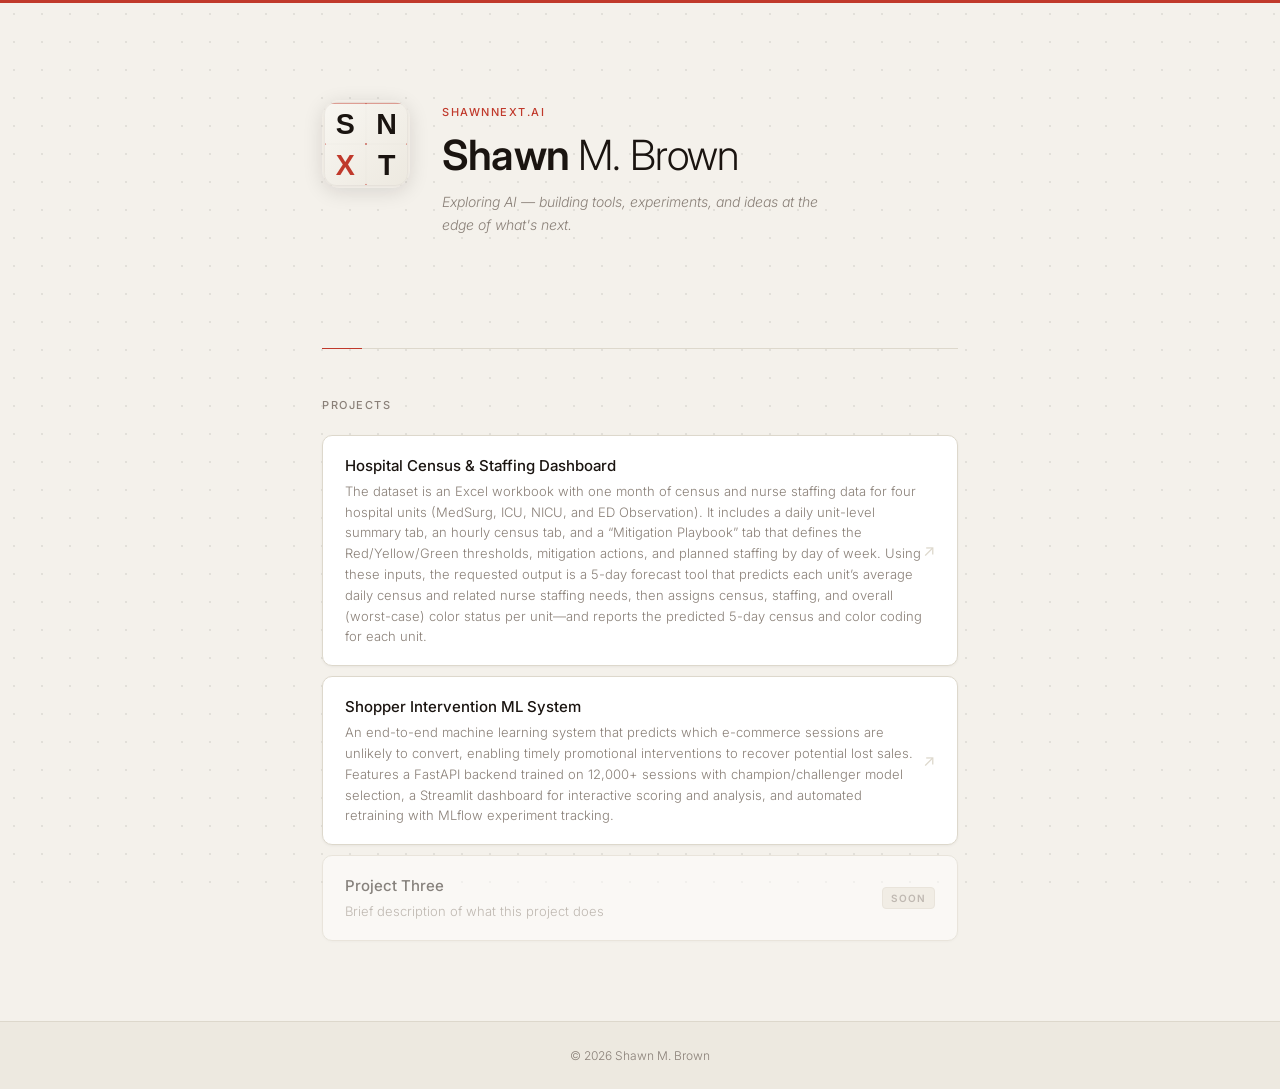
==== index.html @ d915b32f "Change project link and description for Shopper Intervention Updated project link and details for Sh" ====
<!DOCTYPE html>
<html lang="en">
<head>
  <meta charset="UTF-8" />
  <meta name="viewport" content="width=device-width, initial-scale=1.0" />
  <title>ShawnNext — Shawn M. Brown</title>
  <link rel="preconnect" href="https://fonts.googleapis.com" />
  <link rel="preconnect" href="https://fonts.gstatic.com" crossorigin />
  <link href="https://fonts.googleapis.com/css2?family=Inter:ital,wght@0,300;0,400;0,500;0,600;1,300&display=swap" rel="stylesheet" />
  <style>
    *, *::before, *::after { box-sizing: border-box; margin: 0; padding: 0; }

    :root {
      --bg: #f4f1eb;
      --surface: #ffffff;
      --surface-2: #ede9e0;
      --border: #ddd8cc;
      --text: #1a1410;
      --muted: #8a8078;
      --accent: #c0392b;
      --accent-dim: rgba(192, 57, 43, 0.06);
      --accent-border: rgba(192, 57, 43, 0.25);
    }

    body {
      background-color: var(--bg);
      color: var(--text);
      font-family: 'Inter', sans-serif;
      font-size: 15px;
      line-height: 1.6;
      display: flex;
      flex-direction: column;
      min-height: 100vh;
    }

    /* Subtle dot grid */
    body::before {
      content: '';
      position: fixed;
      inset: 0;
      background-image: radial-gradient(circle, rgba(26,20,16,0.08) 1px, transparent 1px);
      background-size: 28px 28px;
      pointer-events: none;
      z-index: 0;
    }

    /* Top accent bar */
    body::after {
      content: '';
      position: fixed;
      top: 0;
      left: 0;
      right: 0;
      height: 3px;
      background: var(--accent);
      z-index: 10;
    }

    main {
      position: relative;
      z-index: 1;
      flex: 1;
      display: flex;
      flex-direction: column;
      justify-content: center;
      max-width: 700px;
      margin: 0 auto;
      padding: 100px 32px 80px;
      width: 100%;
    }

    /* ── Header ── */
    header {
      margin-bottom: 64px;
      display: flex;
      align-items: flex-start;
      gap: 32px;
    }

    .logo {
      width: 88px;
      height: 88px;
      flex-shrink: 0;
      border-radius: 18px;
      box-shadow: 0 4px 20px rgba(26,20,16,0.12);
    }

    .header-text {
      display: flex;
      flex-direction: column;
      justify-content: center;
      padding-top: 4px;
    }

    .domain {
      font-size: 11px;
      font-weight: 500;
      letter-spacing: 0.14em;
      text-transform: uppercase;
      color: var(--accent);
      margin-bottom: 10px;
    }

    h1 {
      font-size: clamp(1.9rem, 4.5vw, 2.6rem);
      font-weight: 300;
      letter-spacing: -0.02em;
      line-height: 1.15;
      margin-bottom: 12px;
      color: var(--text);
    }

    h1 span { font-weight: 600; }

    .tagline {
      font-size: 14px;
      color: var(--muted);
      font-style: italic;
      font-weight: 300;
      line-height: 1.6;
      max-width: 400px;
    }

    /* ── Divider ── */
    .divider {
      width: 100%;
      height: 1px;
      background: var(--border);
      margin: 48px 0;
      position: relative;
    }

    .divider::before {
      content: '';
      position: absolute;
      left: 0;
      top: 0;
      width: 40px;
      height: 1px;
      background: var(--accent);
    }

    /* ── Projects ── */
    .section-label {
      font-size: 11px;
      font-weight: 500;
      letter-spacing: 0.14em;
      text-transform: uppercase;
      color: var(--muted);
      margin-bottom: 20px;
    }

    .projects {
      display: flex;
      flex-direction: column;
      gap: 10px;
    }

    .project-link {
      display: flex;
      align-items: center;
      justify-content: space-between;
      padding: 18px 22px;
      background: var(--surface);
      border: 1px solid var(--border);
      border-radius: 10px;
      text-decoration: none;
      color: var(--text);
      transition: border-color 0.2s, background 0.2s, box-shadow 0.2s;
      box-shadow: 0 1px 3px rgba(26,20,16,0.05);
    }

    .project-link:hover {
      border-color: var(--accent-border);
      background: var(--accent-dim);
      box-shadow: 0 2px 12px rgba(192,57,43,0.08);
    }

    .project-link:hover .arrow {
      transform: translate(3px, -3px);
      color: var(--accent);
    }

    .project-info { display: flex; flex-direction: column; gap: 3px; }

    .project-name { font-size: 15px; font-weight: 500; }

    .project-desc { font-size: 13px; color: var(--muted); font-weight: 300; }

    .arrow {
      font-size: 16px;
      color: var(--border);
      transition: transform 0.2s, color 0.2s;
      flex-shrink: 0;
    }

    .project-link.soon {
      opacity: 0.5;
      cursor: default;
      pointer-events: none;
    }

    .badge {
      font-size: 10px;
      font-weight: 600;
      letter-spacing: 0.1em;
      text-transform: uppercase;
      color: var(--muted);
      border: 1px solid var(--border);
      border-radius: 4px;
      padding: 2px 8px;
      background: var(--surface-2);
    }

    /* ── Footer ── */
    footer {
      position: relative;
      z-index: 1;
      border-top: 1px solid var(--border);
      padding: 24px 32px;
      display: flex;
      justify-content: center;
      background: var(--surface-2);
    }

    .footer-text {
      font-size: 12px;
      color: var(--muted);
      font-weight: 300;
    }

    @media (max-width: 520px) {
      main { padding: 80px 24px 60px; }
      header { flex-direction: column; gap: 20px; }
      .logo { width: 72px; height: 72px; }
      h1 { font-size: 1.8rem; }
    }
  </style>
</head>
<body>

  <main>
    <header>
      <img class="logo" src="[data-uri]" alt="SNXT logo" />
      <div class="header-text">
        <div class="domain">shawnnext.ai</div>
        <h1><span>Shawn</span> M. Brown</h1>
        <p class="tagline">Exploring AI — building tools, experiments, and ideas at the edge of what's next.</p>
      </div>
    </header>

    <div class="divider"></div>

    <p class="section-label">Projects</p>

    <div class="projects">

      <!-- To activate a project: set href, remove class "soon", swap badge for arrow ↗ -->

      <a href="https://claude.ai/public/artifacts/ae73bd5d-0121-45c3-854f-b1de73f9022e" class="project-link">
        <div class="project-info">
          <span class="project-name">Hospital Census & Staffing Dashboard</span>
          <span class="project-desc">The dataset is an Excel workbook with one month of census and nurse staffing data for four hospital units (MedSurg, ICU, NICU, and ED Observation). It includes a daily unit-level summary tab, an hourly census tab, and a “Mitigation Playbook” tab that defines the Red/Yellow/Green thresholds, mitigation actions, and planned staffing by day of week. Using these inputs, the requested output is a 5-day forecast tool that predicts each unit’s average daily census and related nurse staffing needs, then assigns census, staffing, and overall (worst-case) color status per unit—and reports the predicted 5-day census and color coding for each unit.</span>
        </div>
        <span class="arrow">↗</span>
      </a>

      <a href="https://shopintervene.streamlit.app" class="project-link">
        <div class="project-info">
          <span class="project-name">Shopper Intervention ML System</span>
          <span class="project-desc">An end-to-end machine learning system that predicts which e-commerce sessions are unlikely to convert, enabling timely promotional interventions to recover potential lost sales. Features a FastAPI backend trained on 12,000+ sessions with champion/challenger model selection, a Streamlit dashboard for interactive scoring and analysis, and automated retraining with MLflow experiment tracking.</span>
        </div>
        <span class="arrow">↗</span>
      </a>

      <a href="#" class="project-link soon">
        <div class="project-info">
          <span class="project-name">Project Three</span>
          <span class="project-desc">Brief description of what this project does</span>
        </div>
        <span class="badge">Soon</span>
      </a>

    </div>
  </main>

  <footer>
    <p class="footer-text">&copy; 2026 Shawn M. Brown</p>
  </footer>

</body>
</html>
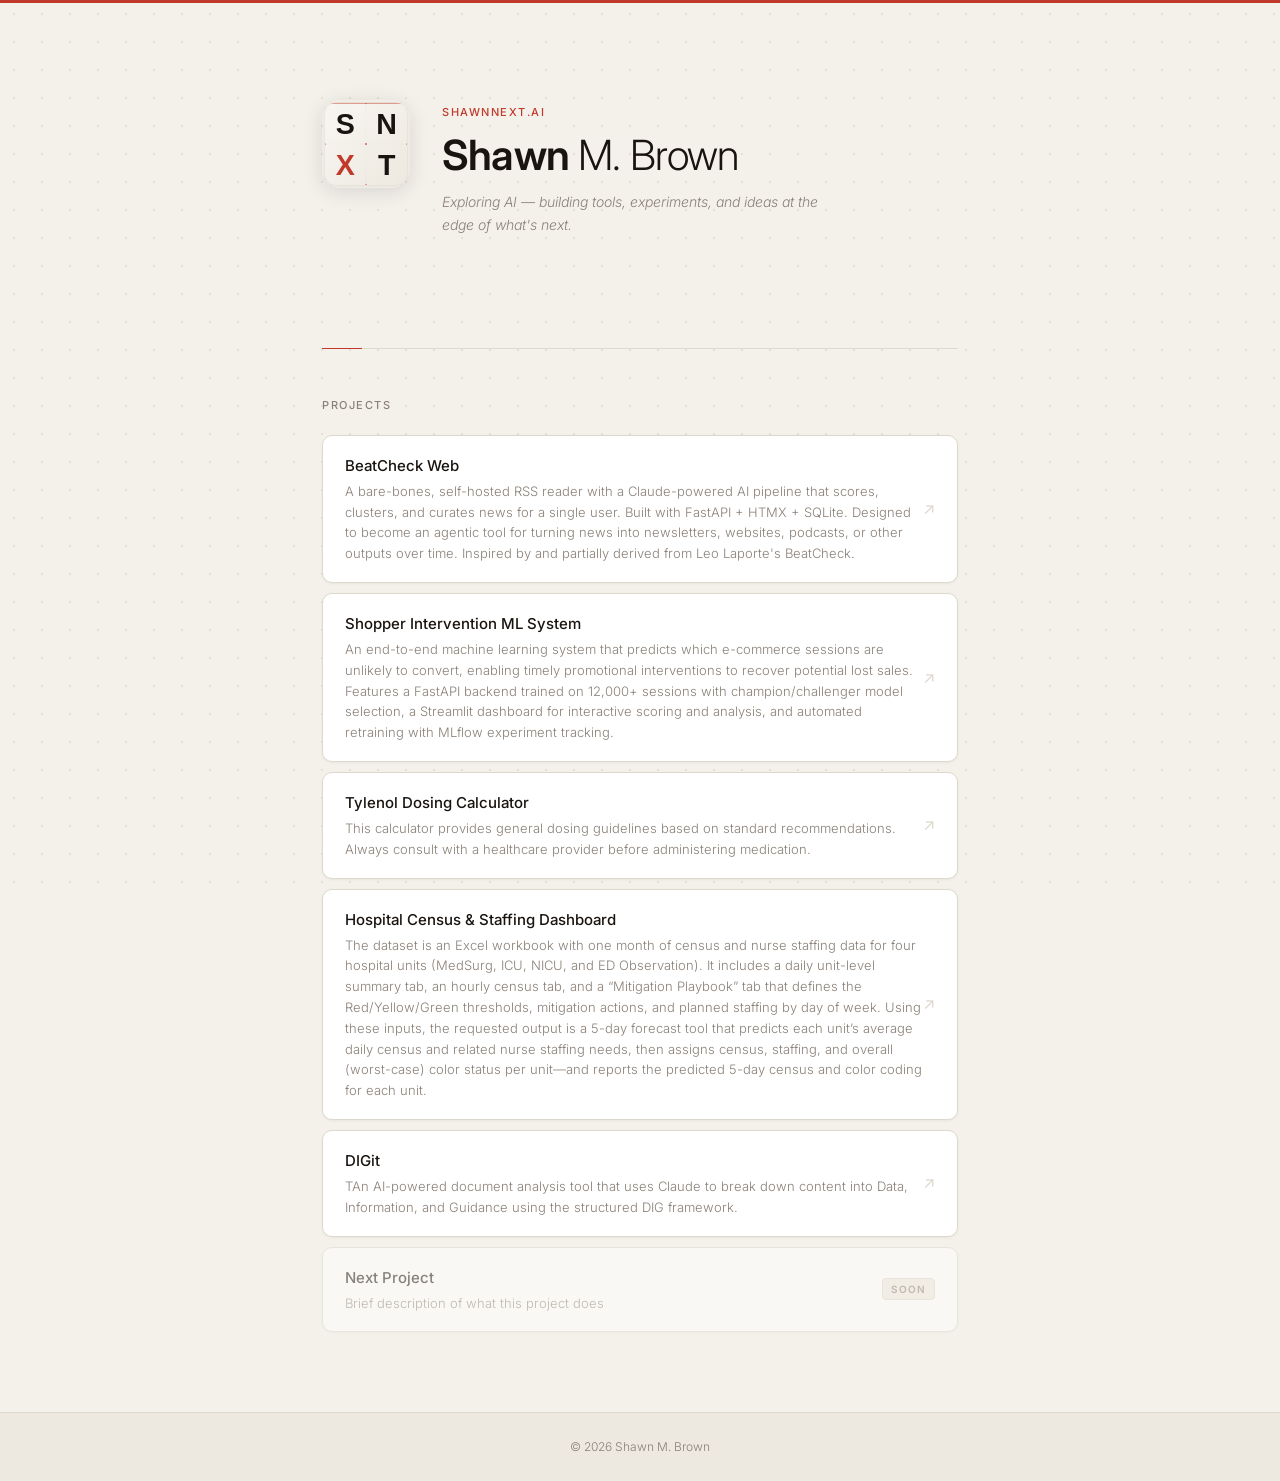
==== commit bb79419d: "Update project links and descriptions in index.html Updated project links and descriptions in the pr" ====
--- a/index.html
+++ b/index.html
@@ -256,7 +256,31 @@
     <div class="projects">
 
       <!-- To activate a project: set href, remove class "soon", swap badge for arrow ↗ -->
-
+      
+      <a href="https://github.com/smbrownai/beatcheck_web" class="project-link">
+        <div class="project-info">
+          <span class="project-name">BeatCheck Web</span>
+          <span class="project-desc">A bare-bones, self-hosted RSS reader with a Claude-powered AI pipeline that scores, clusters, and curates news for a single user. Built with FastAPI + HTMX + SQLite. Designed to become an agentic tool for turning news into newsletters, websites, podcasts, or other outputs over time. Inspired by and partially derived from Leo Laporte's BeatCheck.</span>
+        </div>
+        <span class="arrow">↗</span>
+      </a>
+      
+      <a href="https://shopintervene.streamlit.app" class="project-link">
+        <div class="project-info">
+          <span class="project-name">Shopper Intervention ML System</span>
+          <span class="project-desc">An end-to-end machine learning system that predicts which e-commerce sessions are unlikely to convert, enabling timely promotional interventions to recover potential lost sales. Features a FastAPI backend trained on 12,000+ sessions with champion/challenger model selection, a Streamlit dashboard for interactive scoring and analysis, and automated retraining with MLflow experiment tracking.</span>
+        </div>
+        <span class="arrow">↗</span>
+      </a>
+
+      <a href="https://smbrownai.github.io/tylenol-dosing-calc/" class="project-link">
+        <div class="project-info">
+          <span class="project-name">Tylenol Dosing Calculator</span>
+          <span class="project-desc">This calculator provides general dosing guidelines based on standard recommendations. Always consult with a healthcare provider before administering medication.</span>
+        </div>
+        <span class="arrow">↗</span>
+      </a>
+      
       <a href="https://claude.ai/public/artifacts/ae73bd5d-0121-45c3-854f-b1de73f9022e" class="project-link">
         <div class="project-info">
           <span class="project-name">Hospital Census & Staffing Dashboard</span>
@@ -265,17 +289,17 @@
         <span class="arrow">↗</span>
       </a>
 
-      <a href="https://shopintervene.streamlit.app" class="project-link">
-        <div class="project-info">
-          <span class="project-name">Shopper Intervention ML System</span>
-          <span class="project-desc">An end-to-end machine learning system that predicts which e-commerce sessions are unlikely to convert, enabling timely promotional interventions to recover potential lost sales. Features a FastAPI backend trained on 12,000+ sessions with champion/challenger model selection, a Streamlit dashboard for interactive scoring and analysis, and automated retraining with MLflow experiment tracking.</span>
-        </div>
-        <span class="arrow">↗</span>
-      </a>
-
+      <a href="https://smbrownai.github.io/DIGit/" class="project-link">
+        <div class="project-info">
+          <span class="project-name">DIGit</span>
+          <span class="project-desc">TAn AI-powered document analysis tool that uses Claude to break down content into Data, Information, and Guidance using the structured DIG framework.</span>
+        </div>
+        <span class="arrow">↗</span>
+      </a>
+      
       <a href="#" class="project-link soon">
         <div class="project-info">
-          <span class="project-name">Project Three</span>
+          <span class="project-name">Next Project</span>
           <span class="project-desc">Brief description of what this project does</span>
         </div>
         <span class="badge">Soon</span>
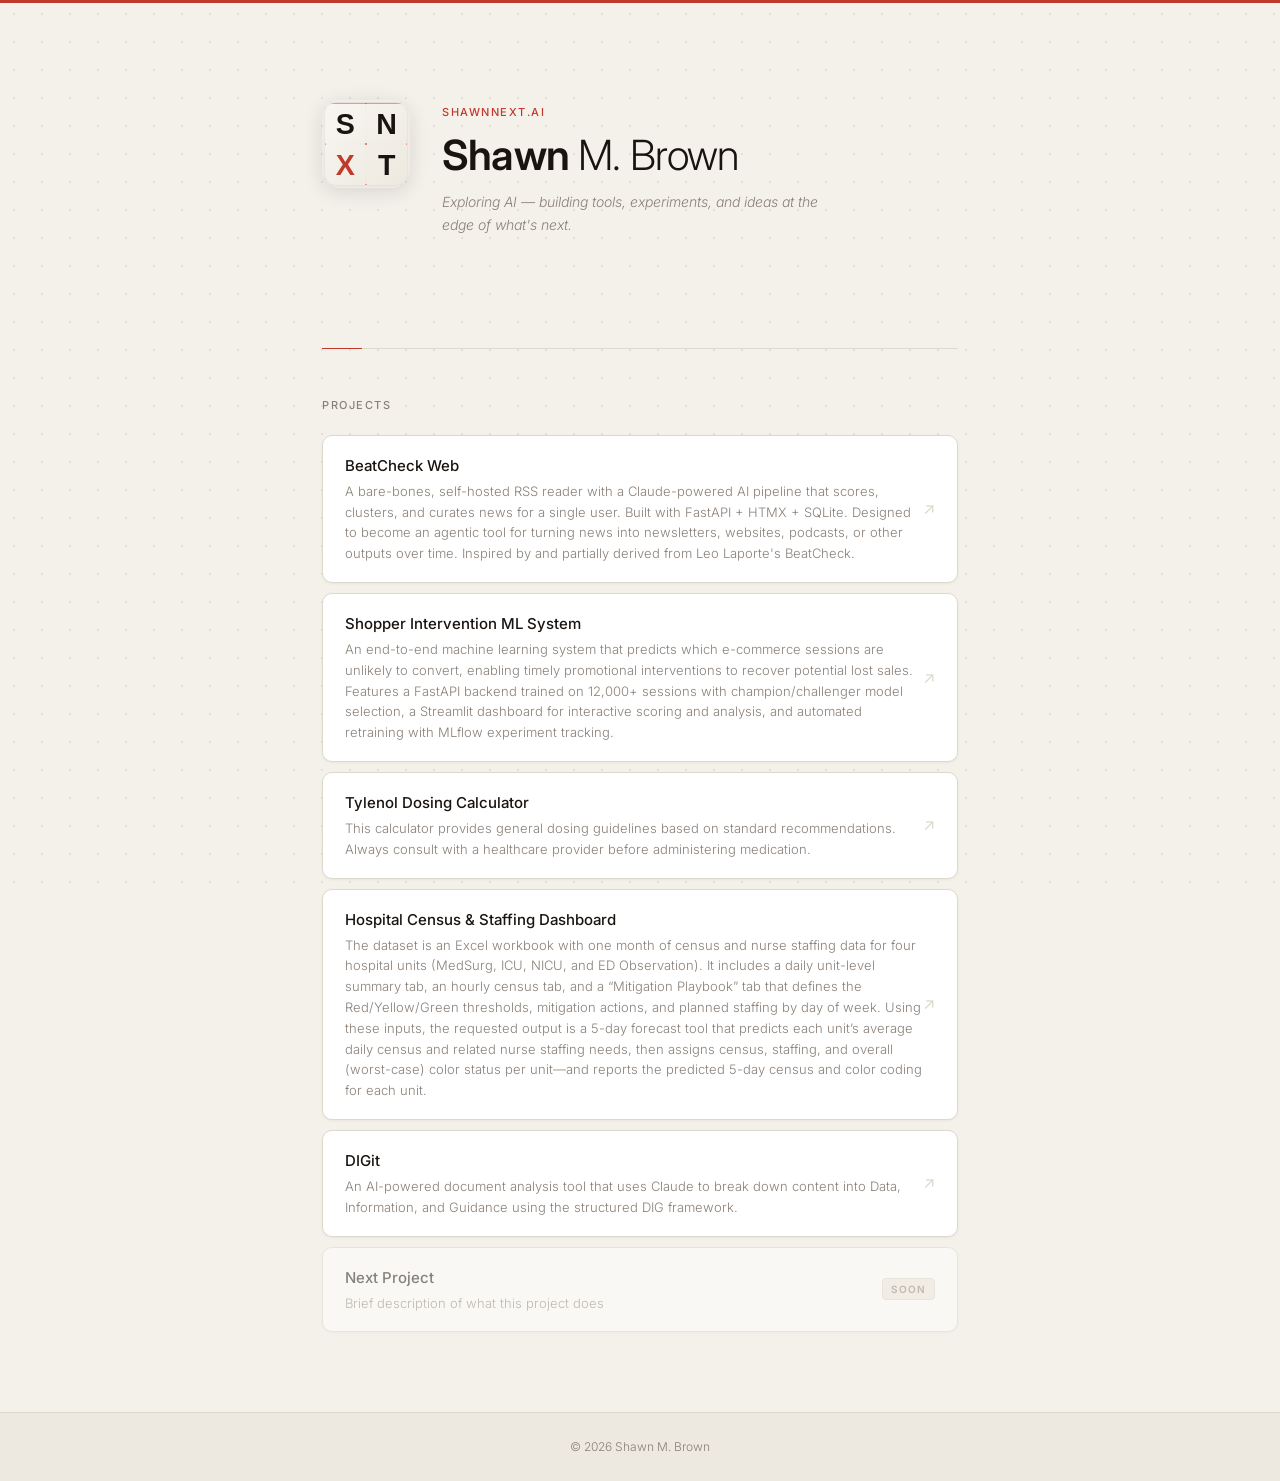
==== commit 1853f7a7: "Fix typo in project description for DIGit" ====
--- a/index.html
+++ b/index.html
@@ -292,7 +292,7 @@
       <a href="https://smbrownai.github.io/DIGit/" class="project-link">
         <div class="project-info">
           <span class="project-name">DIGit</span>
-          <span class="project-desc">TAn AI-powered document analysis tool that uses Claude to break down content into Data, Information, and Guidance using the structured DIG framework.</span>
+          <span class="project-desc">An AI-powered document analysis tool that uses Claude to break down content into Data, Information, and Guidance using the structured DIG framework.</span>
         </div>
         <span class="arrow">↗</span>
       </a>
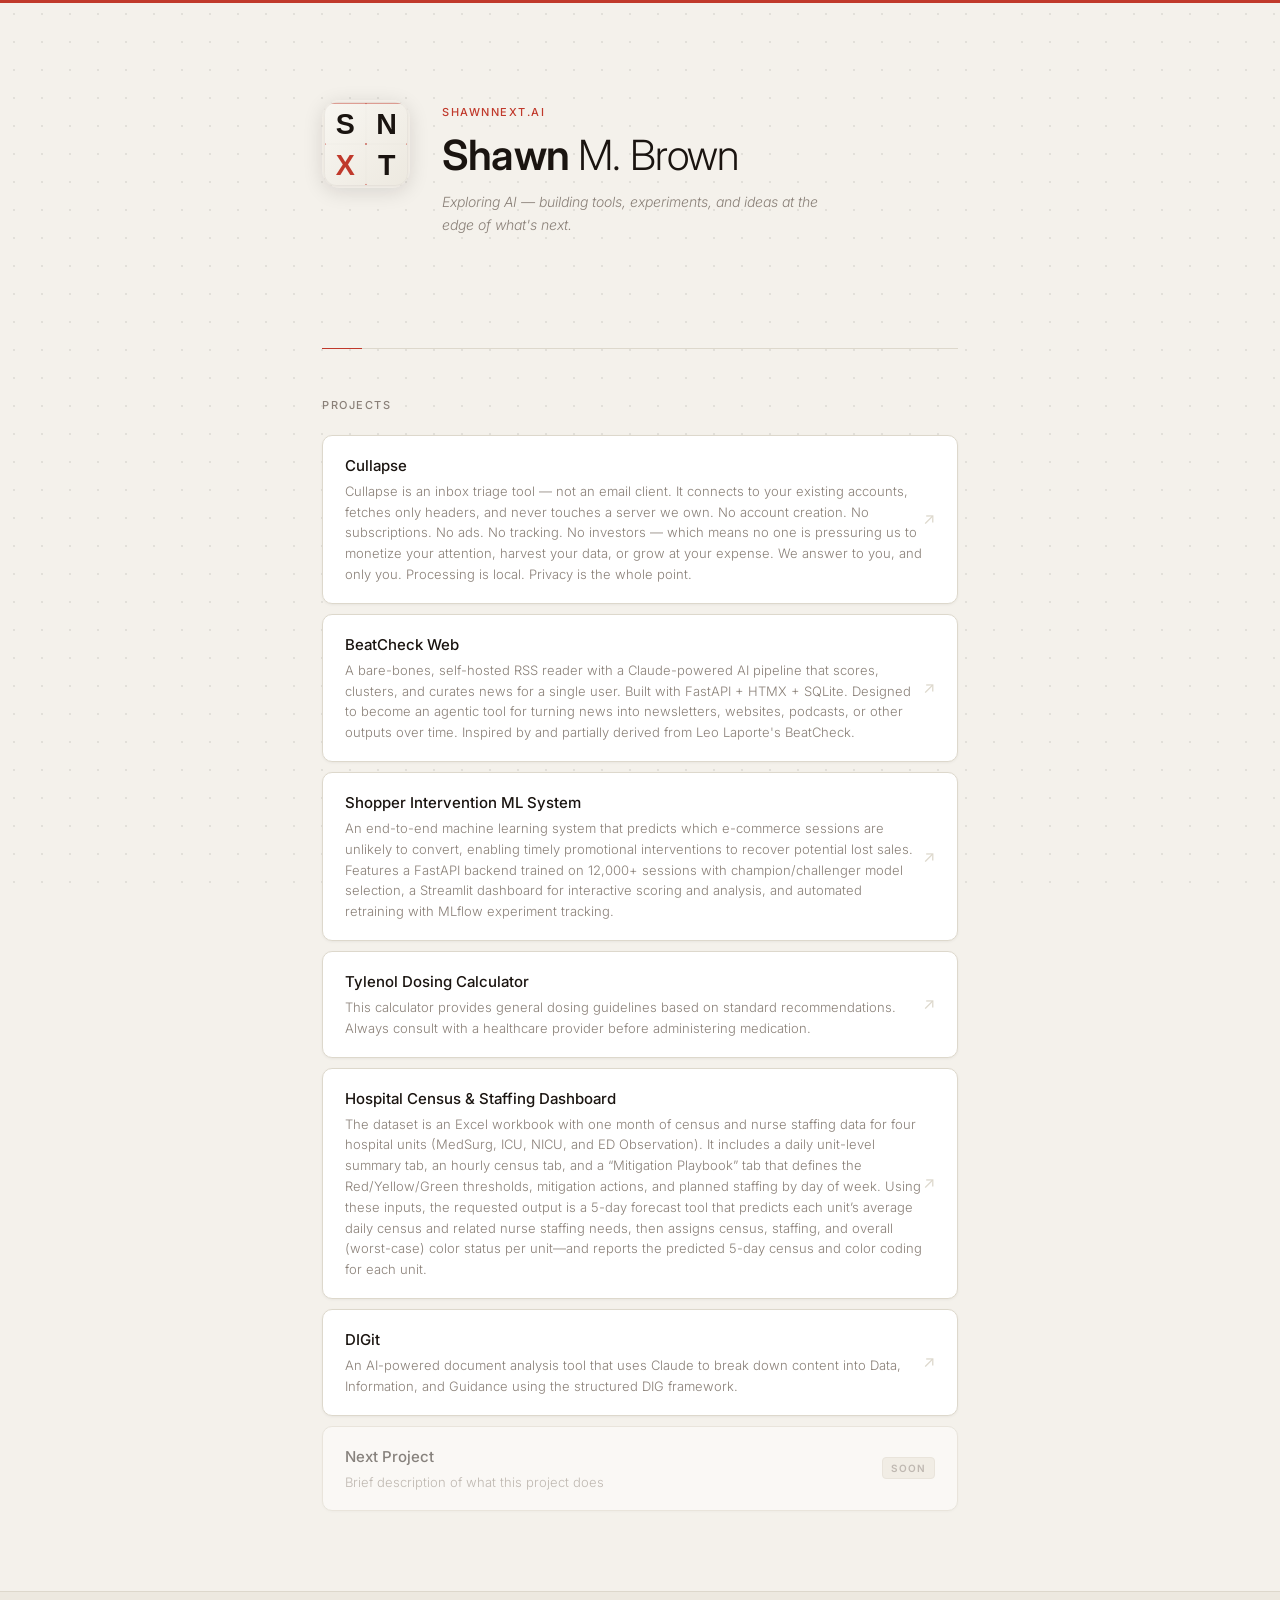
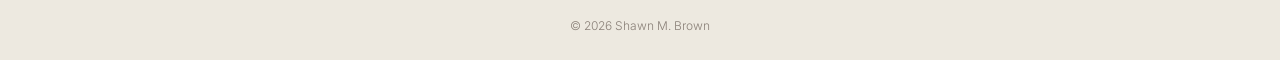
==== commit 29de3b49: "Add Cullapse to project index and README Co-Authored-By: Claude Opus 4.7 <noreply@anthropic.com>" ====
--- a/index.html
+++ b/index.html
@@ -256,7 +256,15 @@
     <div class="projects">
 
       <!-- To activate a project: set href, remove class "soon", swap badge for arrow ↗ -->
-      
+
+      <a href="/cullapse/" class="project-link">
+        <div class="project-info">
+          <span class="project-name">Cullapse</span>
+          <span class="project-desc">Cullapse is an inbox triage tool — not an email client. It connects to your existing accounts, fetches only headers, and never touches a server we own. No account creation. No subscriptions. No ads. No tracking. No investors — which means no one is pressuring us to monetize your attention, harvest your data, or grow at your expense. We answer to you, and only you. Processing is local. Privacy is the whole point.</span>
+        </div>
+        <span class="arrow">↗</span>
+      </a>
+
       <a href="https://github.com/smbrownai/beatcheck_web" class="project-link">
         <div class="project-info">
           <span class="project-name">BeatCheck Web</span>
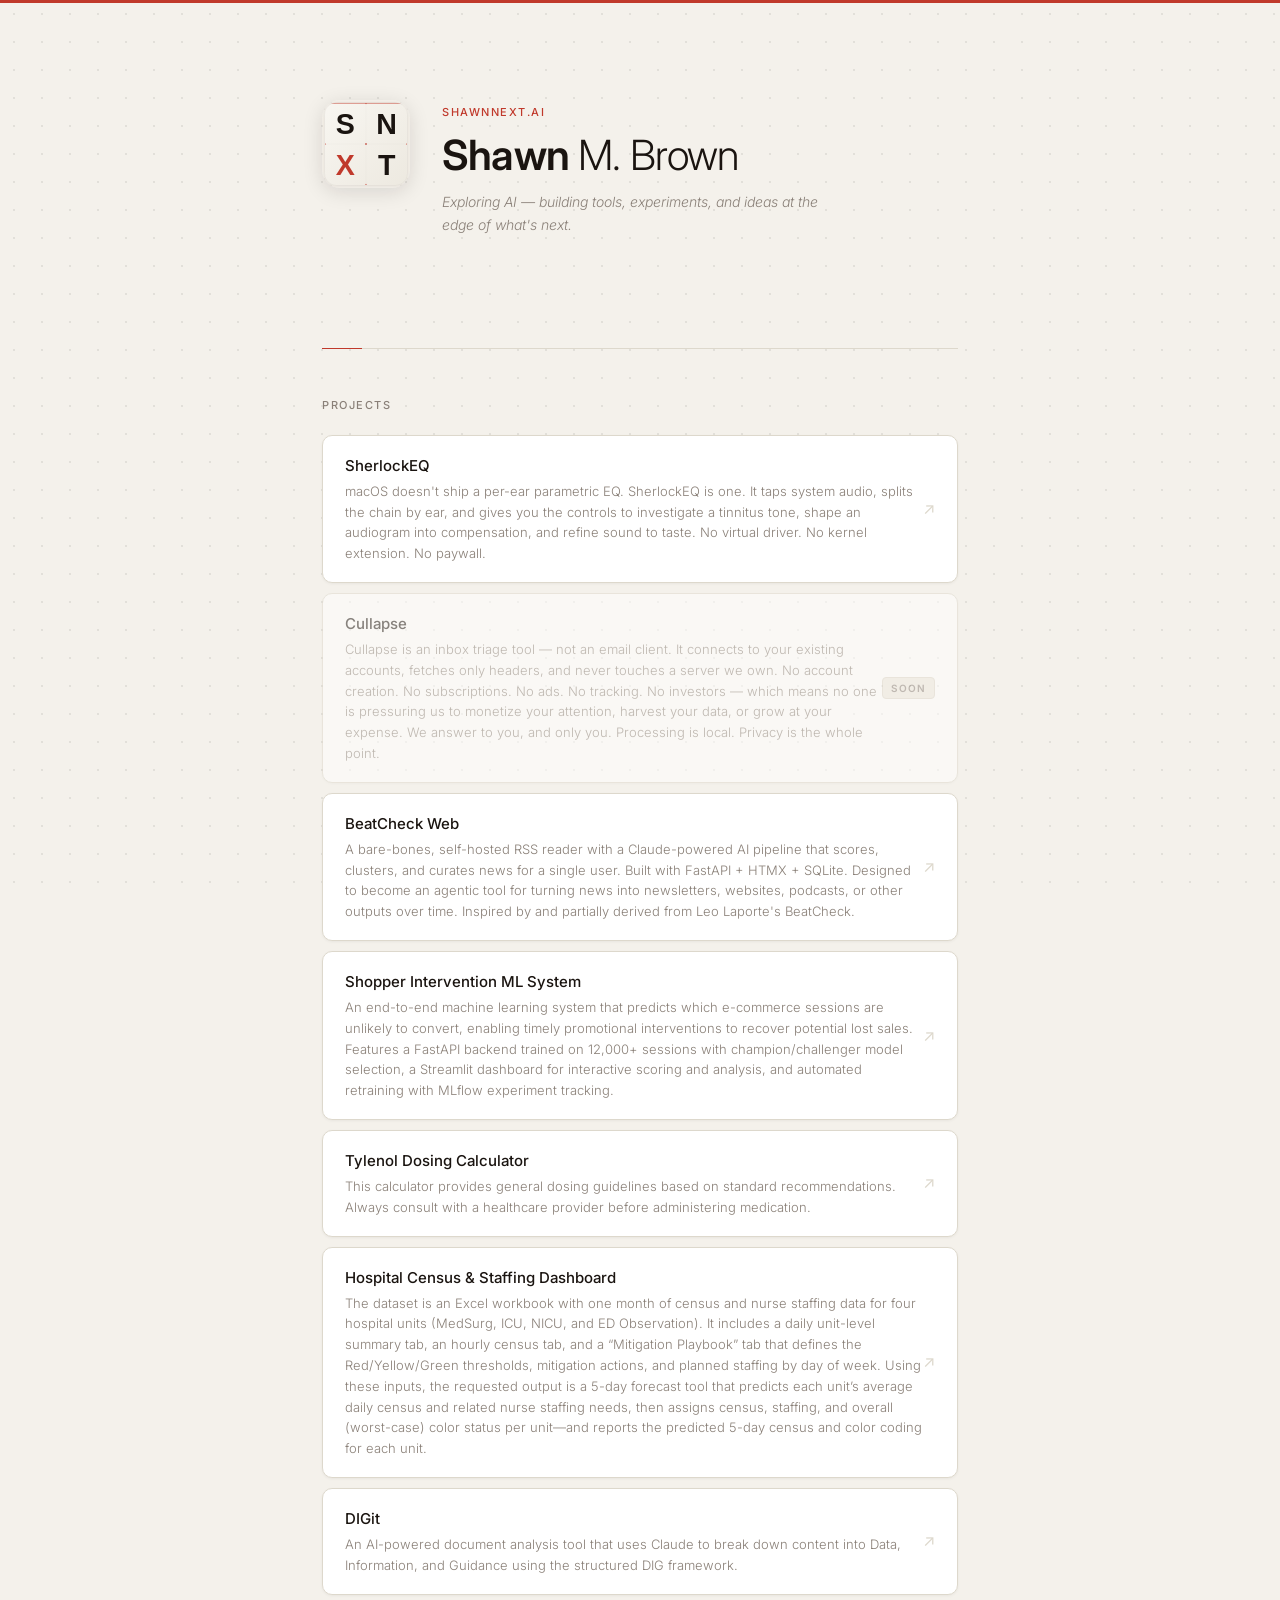
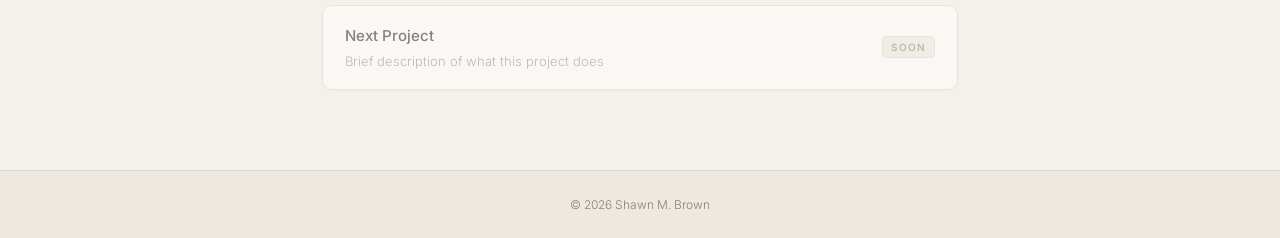
==== commit 6af36850: "Add SherlockEQ project entry and site Adds the SherlockEQ subsite (assets, CSS, index.html) and list" ====
--- a/index.html
+++ b/index.html
@@ -257,12 +257,20 @@
 
       <!-- To activate a project: set href, remove class "soon", swap badge for arrow ↗ -->
 
-      <a href="/cullapse/" class="project-link">
+      <a href="SherlockEQ/index.html" class="project-link">
+        <div class="project-info">
+          <span class="project-name">SherlockEQ</span>
+          <span class="project-desc">macOS doesn't ship a per-ear parametric EQ. SherlockEQ is one. It taps system audio, splits the chain by ear, and gives you the controls to investigate a tinnitus tone, shape an audiogram into compensation, and refine sound to taste. No virtual driver. No kernel extension. No paywall.</span>
+        </div>
+        <span class="arrow">↗</span>
+      </a>
+
+      <a href="/cullapse/" class="project-link soon">
         <div class="project-info">
           <span class="project-name">Cullapse</span>
           <span class="project-desc">Cullapse is an inbox triage tool — not an email client. It connects to your existing accounts, fetches only headers, and never touches a server we own. No account creation. No subscriptions. No ads. No tracking. No investors — which means no one is pressuring us to monetize your attention, harvest your data, or grow at your expense. We answer to you, and only you. Processing is local. Privacy is the whole point.</span>
         </div>
-        <span class="arrow">↗</span>
+        <span class="badge">Soon</span>
       </a>
 
       <a href="https://github.com/smbrownai/beatcheck_web" class="project-link">
@@ -273,7 +281,7 @@
         <span class="arrow">↗</span>
       </a>
       
-      <a href="https://shopintervene.streamlit.app" class="project-link">
+      <a href="https://github.com/smbrownai/shopper_intervention" class="project-link">
         <div class="project-info">
           <span class="project-name">Shopper Intervention ML System</span>
           <span class="project-desc">An end-to-end machine learning system that predicts which e-commerce sessions are unlikely to convert, enabling timely promotional interventions to recover potential lost sales. Features a FastAPI backend trained on 12,000+ sessions with champion/challenger model selection, a Streamlit dashboard for interactive scoring and analysis, and automated retraining with MLflow experiment tracking.</span>
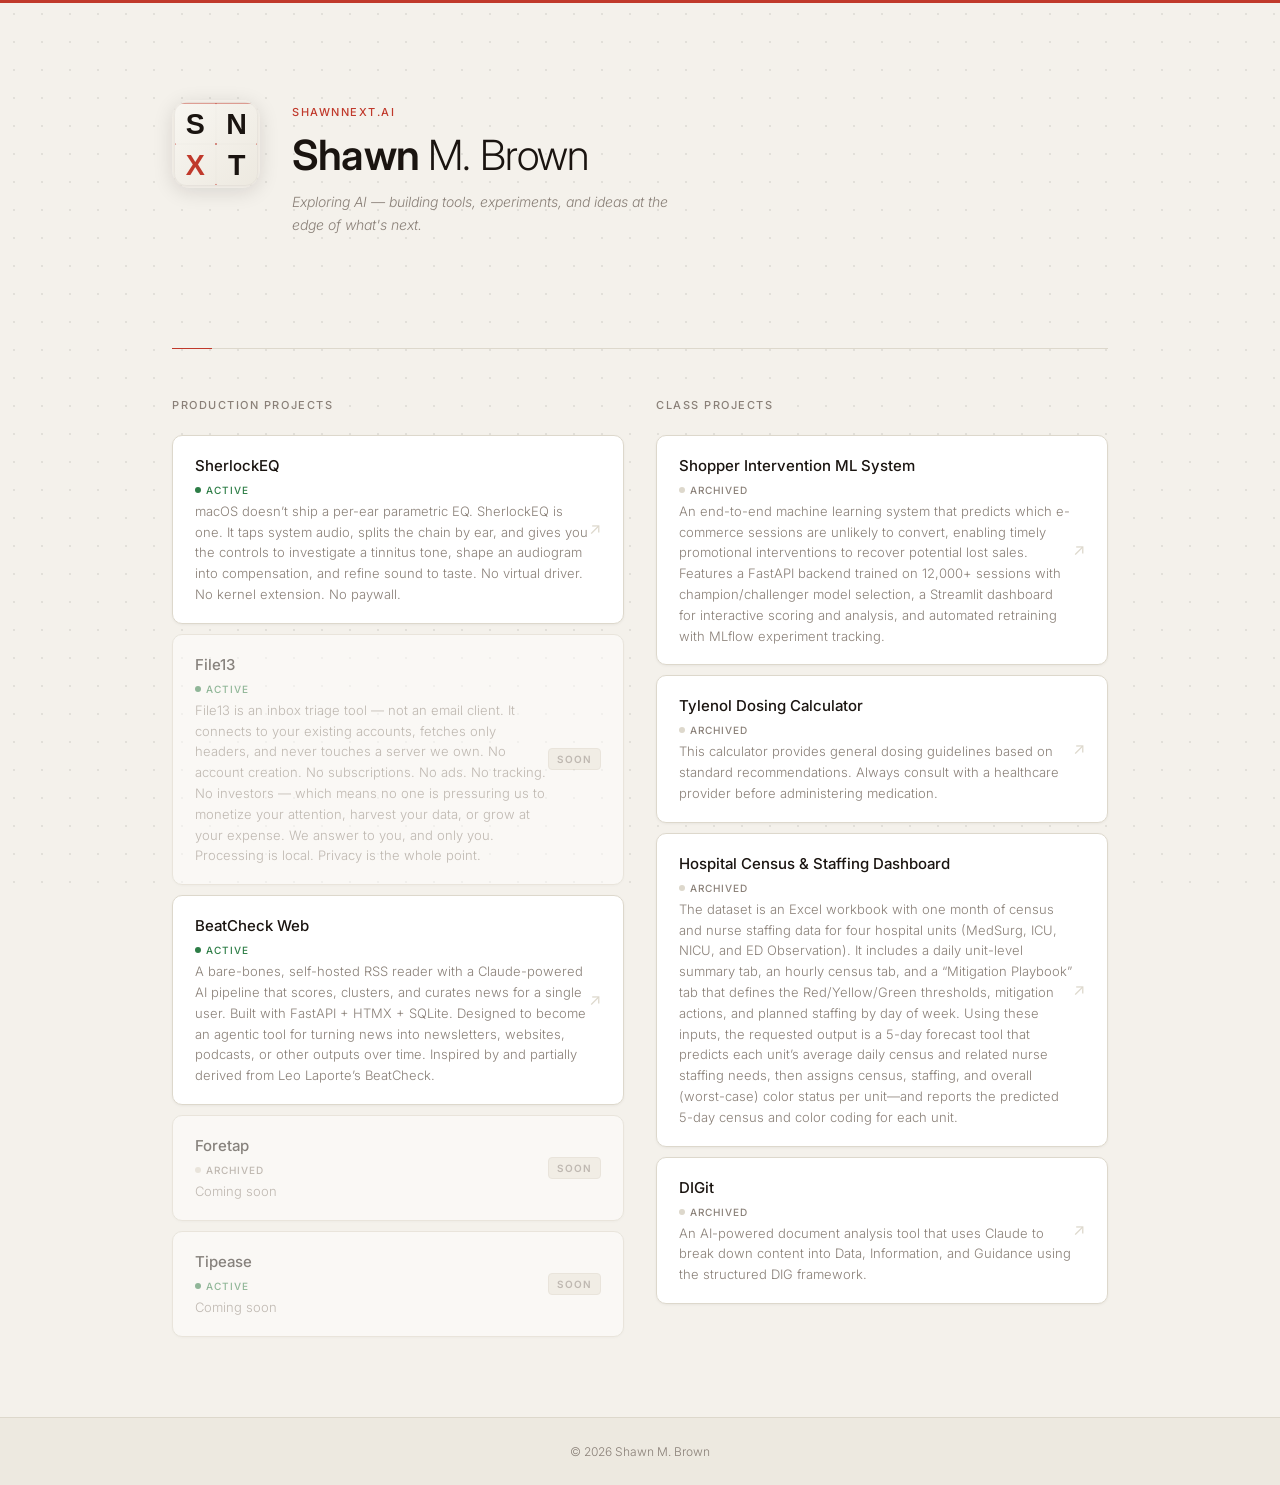
==== commit 46b2e847: "Split Projects into Production and Class columns with status indicators Replace the single Projects " ====
--- a/index.html
+++ b/index.html
@@ -63,7 +63,7 @@
       display: flex;
       flex-direction: column;
       justify-content: center;
-      max-width: 700px;
+      max-width: 1000px;
       margin: 0 auto;
       padding: 100px 32px 80px;
       width: 100%;
@@ -150,11 +150,49 @@
       margin-bottom: 20px;
     }
 
+    .projects-grid {
+      display: grid;
+      grid-template-columns: 1fr 1fr;
+      gap: 32px;
+      align-items: start;
+    }
+
+    .projects-column {
+      display: flex;
+      flex-direction: column;
+    }
+
     .projects {
       display: flex;
       flex-direction: column;
       gap: 10px;
     }
+
+    .status {
+      display: inline-flex;
+      align-items: center;
+      gap: 5px;
+      font-size: 10px;
+      font-weight: 500;
+      letter-spacing: 0.1em;
+      text-transform: uppercase;
+      margin-top: 1px;
+    }
+
+    .status::before {
+      content: '';
+      display: inline-block;
+      width: 6px;
+      height: 6px;
+      border-radius: 50%;
+      flex-shrink: 0;
+    }
+
+    .status.active { color: #2d7d46; }
+    .status.active::before { background: #2d7d46; }
+
+    .status.archived { color: var(--muted); }
+    .status.archived::before { background: var(--border); }
 
     .project-link {
       display: flex;
@@ -229,6 +267,10 @@
       font-weight: 300;
     }
 
+    @media (max-width: 720px) {
+      .projects-grid { grid-template-columns: 1fr; gap: 40px; }
+    }
+
     @media (max-width: 520px) {
       main { padding: 80px 24px 60px; }
       header { flex-direction: column; gap: 20px; }
@@ -251,75 +293,102 @@
 
     <div class="divider"></div>
 
-    <p class="section-label">Projects</p>
-
-    <div class="projects">
-
-      <!-- To activate a project: set href, remove class "soon", swap badge for arrow ↗ -->
-
-      <a href="SherlockEQ/index.html" class="project-link">
-        <div class="project-info">
-          <span class="project-name">SherlockEQ</span>
-          <span class="project-desc">macOS doesn't ship a per-ear parametric EQ. SherlockEQ is one. It taps system audio, splits the chain by ear, and gives you the controls to investigate a tinnitus tone, shape an audiogram into compensation, and refine sound to taste. No virtual driver. No kernel extension. No paywall.</span>
+    <div class="projects-grid">
+
+      <div class="projects-column">
+        <p class="section-label">Production Projects</p>
+        <div class="projects">
+
+          <a href="SherlockEQ/index.html" class="project-link">
+            <div class="project-info">
+              <span class="project-name">SherlockEQ</span>
+              <span class="status active">Active</span>
+              <span class="project-desc">macOS doesn’t ship a per-ear parametric EQ. SherlockEQ is one. It taps system audio, splits the chain by ear, and gives you the controls to investigate a tinnitus tone, shape an audiogram into compensation, and refine sound to taste. No virtual driver. No kernel extension. No paywall.</span>
+            </div>
+            <span class="arrow">↗</span>
+          </a>
+
+          <a href="/cullapse/" class="project-link soon">
+            <div class="project-info">
+              <span class="project-name">File13</span>
+              <span class="status active">Active</span>
+              <span class="project-desc">File13 is an inbox triage tool — not an email client. It connects to your existing accounts, fetches only headers, and never touches a server we own. No account creation. No subscriptions. No ads. No tracking. No investors — which means no one is pressuring us to monetize your attention, harvest your data, or grow at your expense. We answer to you, and only you. Processing is local. Privacy is the whole point.</span>
+            </div>
+            <span class="badge">Soon</span>
+          </a>
+
+          <a href="https://github.com/smbrownai/beatcheck_web" class="project-link">
+            <div class="project-info">
+              <span class="project-name">BeatCheck Web</span>
+              <span class="status active">Active</span>
+              <span class="project-desc">A bare-bones, self-hosted RSS reader with a Claude-powered AI pipeline that scores, clusters, and curates news for a single user. Built with FastAPI + HTMX + SQLite. Designed to become an agentic tool for turning news into newsletters, websites, podcasts, or other outputs over time. Inspired by and partially derived from Leo Laporte’s BeatCheck.</span>
+            </div>
+            <span class="arrow">↗</span>
+          </a>
+
+          <a href="#" class="project-link soon">
+            <div class="project-info">
+              <span class="project-name">Foretap</span>
+              <span class="status archived">Archived</span>
+              <span class="project-desc">Coming soon</span>
+            </div>
+            <span class="badge">Soon</span>
+          </a>
+
+          <a href="#" class="project-link soon">
+            <div class="project-info">
+              <span class="project-name">Tipease</span>
+              <span class="status active">Active</span>
+              <span class="project-desc">Coming soon</span>
+            </div>
+            <span class="badge">Soon</span>
+          </a>
+
         </div>
-        <span class="arrow">↗</span>
-      </a>
-
-      <a href="/cullapse/" class="project-link soon">
-        <div class="project-info">
-          <span class="project-name">Cullapse</span>
-          <span class="project-desc">Cullapse is an inbox triage tool — not an email client. It connects to your existing accounts, fetches only headers, and never touches a server we own. No account creation. No subscriptions. No ads. No tracking. No investors — which means no one is pressuring us to monetize your attention, harvest your data, or grow at your expense. We answer to you, and only you. Processing is local. Privacy is the whole point.</span>
+      </div>
+
+      <div class="projects-column">
+        <p class="section-label">Class Projects</p>
+        <div class="projects">
+
+          <a href="https://github.com/smbrownai/shopper_intervention" class="project-link">
+            <div class="project-info">
+              <span class="project-name">Shopper Intervention ML System</span>
+              <span class="status archived">Archived</span>
+              <span class="project-desc">An end-to-end machine learning system that predicts which e-commerce sessions are unlikely to convert, enabling timely promotional interventions to recover potential lost sales. Features a FastAPI backend trained on 12,000+ sessions with champion/challenger model selection, a Streamlit dashboard for interactive scoring and analysis, and automated retraining with MLflow experiment tracking.</span>
+            </div>
+            <span class="arrow">↗</span>
+          </a>
+
+          <a href="https://smbrownai.github.io/tylenol-dosing-calc/" class="project-link">
+            <div class="project-info">
+              <span class="project-name">Tylenol Dosing Calculator</span>
+              <span class="status archived">Archived</span>
+              <span class="project-desc">This calculator provides general dosing guidelines based on standard recommendations. Always consult with a healthcare provider before administering medication.</span>
+            </div>
+            <span class="arrow">↗</span>
+          </a>
+
+          <a href="https://claude.ai/public/artifacts/ae73bd5d-0121-45c3-854f-b1de73f9022e" class="project-link">
+            <div class="project-info">
+              <span class="project-name">Hospital Census & Staffing Dashboard</span>
+              <span class="status archived">Archived</span>
+              <span class="project-desc">The dataset is an Excel workbook with one month of census and nurse staffing data for four hospital units (MedSurg, ICU, NICU, and ED Observation). It includes a daily unit-level summary tab, an hourly census tab, and a “Mitigation Playbook” tab that defines the Red/Yellow/Green thresholds, mitigation actions, and planned staffing by day of week. Using these inputs, the requested output is a 5-day forecast tool that predicts each unit’s average daily census and related nurse staffing needs, then assigns census, staffing, and overall (worst-case) color status per unit—and reports the predicted 5-day census and color coding for each unit.</span>
+            </div>
+            <span class="arrow">↗</span>
+          </a>
+
+          <a href="https://smbrownai.github.io/DIGit/" class="project-link">
+            <div class="project-info">
+              <span class="project-name">DIGit</span>
+              <span class="status archived">Archived</span>
+              <span class="project-desc">An AI-powered document analysis tool that uses Claude to break down content into Data, Information, and Guidance using the structured DIG framework.</span>
+            </div>
+            <span class="arrow">↗</span>
+          </a>
+
         </div>
-        <span class="badge">Soon</span>
-      </a>
-
-      <a href="https://github.com/smbrownai/beatcheck_web" class="project-link">
-        <div class="project-info">
-          <span class="project-name">BeatCheck Web</span>
-          <span class="project-desc">A bare-bones, self-hosted RSS reader with a Claude-powered AI pipeline that scores, clusters, and curates news for a single user. Built with FastAPI + HTMX + SQLite. Designed to become an agentic tool for turning news into newsletters, websites, podcasts, or other outputs over time. Inspired by and partially derived from Leo Laporte's BeatCheck.</span>
-        </div>
-        <span class="arrow">↗</span>
-      </a>
-      
-      <a href="https://github.com/smbrownai/shopper_intervention" class="project-link">
-        <div class="project-info">
-          <span class="project-name">Shopper Intervention ML System</span>
-          <span class="project-desc">An end-to-end machine learning system that predicts which e-commerce sessions are unlikely to convert, enabling timely promotional interventions to recover potential lost sales. Features a FastAPI backend trained on 12,000+ sessions with champion/challenger model selection, a Streamlit dashboard for interactive scoring and analysis, and automated retraining with MLflow experiment tracking.</span>
-        </div>
-        <span class="arrow">↗</span>
-      </a>
-
-      <a href="https://smbrownai.github.io/tylenol-dosing-calc/" class="project-link">
-        <div class="project-info">
-          <span class="project-name">Tylenol Dosing Calculator</span>
-          <span class="project-desc">This calculator provides general dosing guidelines based on standard recommendations. Always consult with a healthcare provider before administering medication.</span>
-        </div>
-        <span class="arrow">↗</span>
-      </a>
-      
-      <a href="https://claude.ai/public/artifacts/ae73bd5d-0121-45c3-854f-b1de73f9022e" class="project-link">
-        <div class="project-info">
-          <span class="project-name">Hospital Census & Staffing Dashboard</span>
-          <span class="project-desc">The dataset is an Excel workbook with one month of census and nurse staffing data for four hospital units (MedSurg, ICU, NICU, and ED Observation). It includes a daily unit-level summary tab, an hourly census tab, and a “Mitigation Playbook” tab that defines the Red/Yellow/Green thresholds, mitigation actions, and planned staffing by day of week. Using these inputs, the requested output is a 5-day forecast tool that predicts each unit’s average daily census and related nurse staffing needs, then assigns census, staffing, and overall (worst-case) color status per unit—and reports the predicted 5-day census and color coding for each unit.</span>
-        </div>
-        <span class="arrow">↗</span>
-      </a>
-
-      <a href="https://smbrownai.github.io/DIGit/" class="project-link">
-        <div class="project-info">
-          <span class="project-name">DIGit</span>
-          <span class="project-desc">An AI-powered document analysis tool that uses Claude to break down content into Data, Information, and Guidance using the structured DIG framework.</span>
-        </div>
-        <span class="arrow">↗</span>
-      </a>
-      
-      <a href="#" class="project-link soon">
-        <div class="project-info">
-          <span class="project-name">Next Project</span>
-          <span class="project-desc">Brief description of what this project does</span>
-        </div>
-        <span class="badge">Soon</span>
-      </a>
+      </div>
 
     </div>
   </main>
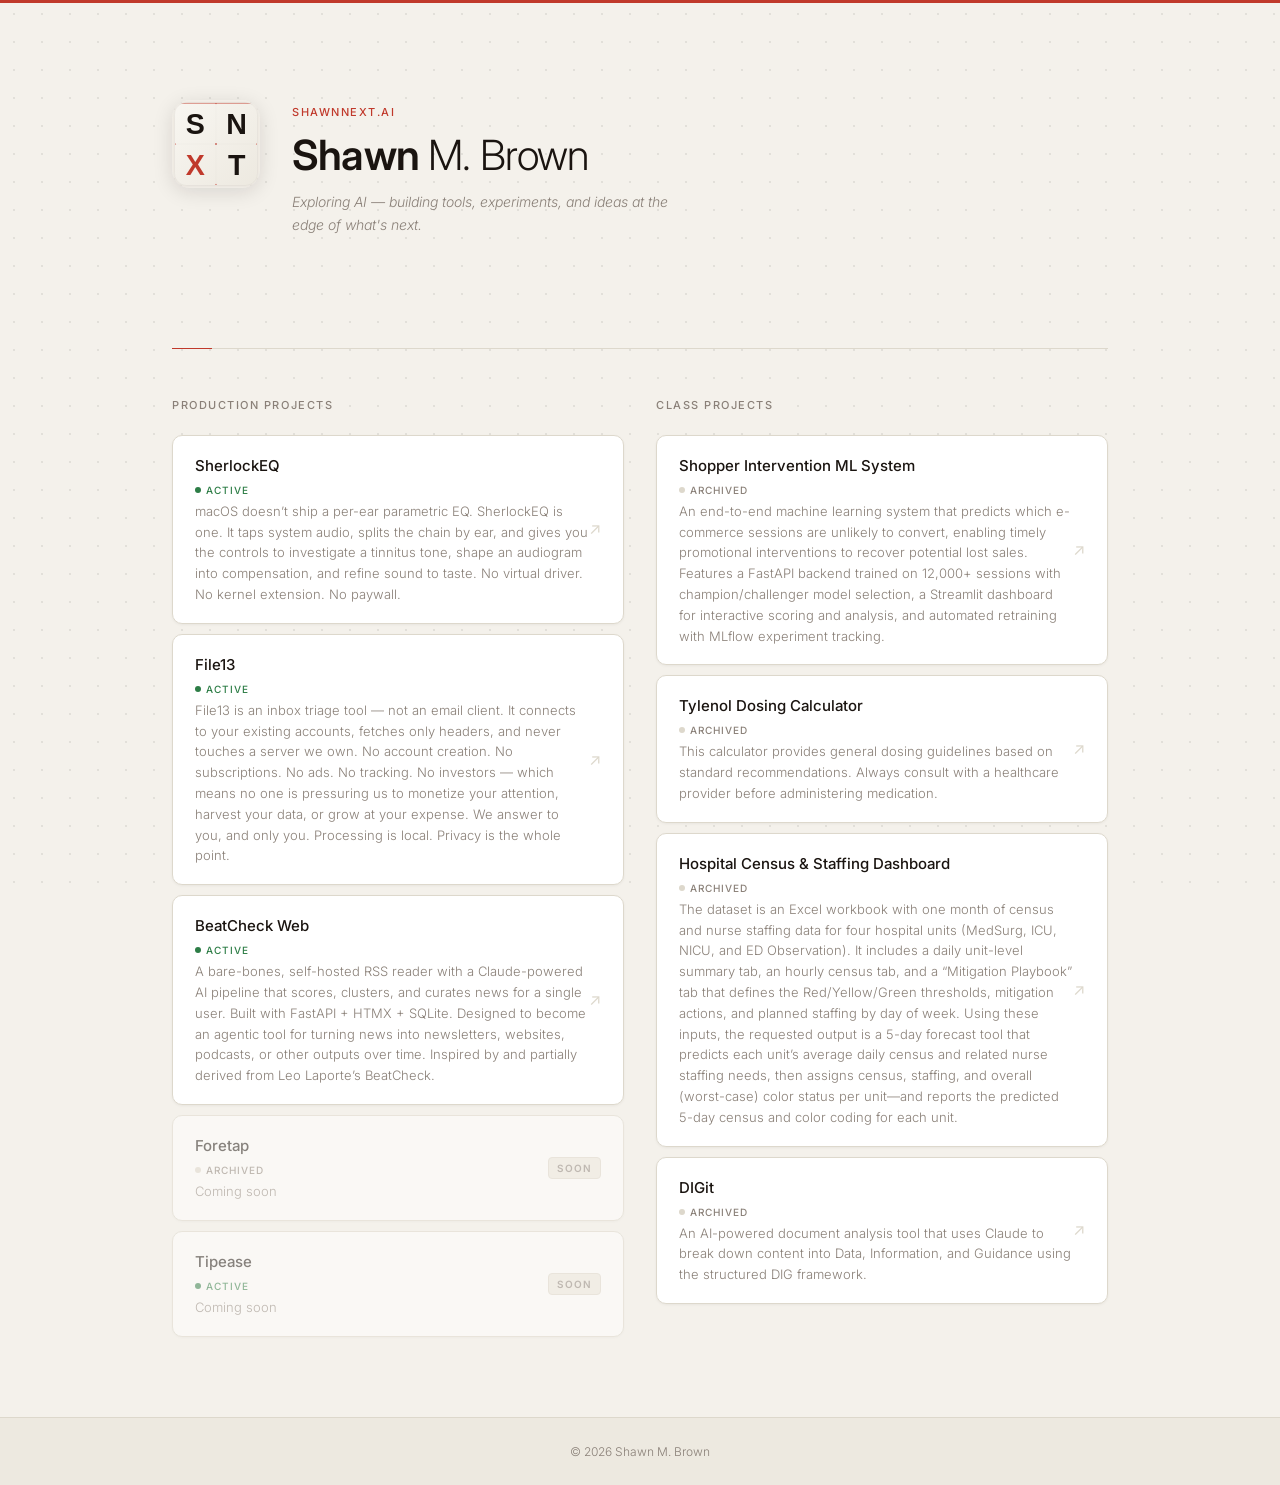
==== commit 790f30b5: "Link File13 card to file13/index.html Co-Authored-By: Claude Sonnet 4.6 <noreply@anthropic.com>" ====
--- a/index.html
+++ b/index.html
@@ -308,13 +308,13 @@
             <span class="arrow">↗</span>
           </a>
 
-          <a href="/cullapse/" class="project-link soon">
+          <a href="file13/index.html" class="project-link">
             <div class="project-info">
               <span class="project-name">File13</span>
               <span class="status active">Active</span>
               <span class="project-desc">File13 is an inbox triage tool — not an email client. It connects to your existing accounts, fetches only headers, and never touches a server we own. No account creation. No subscriptions. No ads. No tracking. No investors — which means no one is pressuring us to monetize your attention, harvest your data, or grow at your expense. We answer to you, and only you. Processing is local. Privacy is the whole point.</span>
             </div>
-            <span class="badge">Soon</span>
+            <span class="arrow">↗</span>
           </a>
 
           <a href="https://github.com/smbrownai/beatcheck_web" class="project-link">
